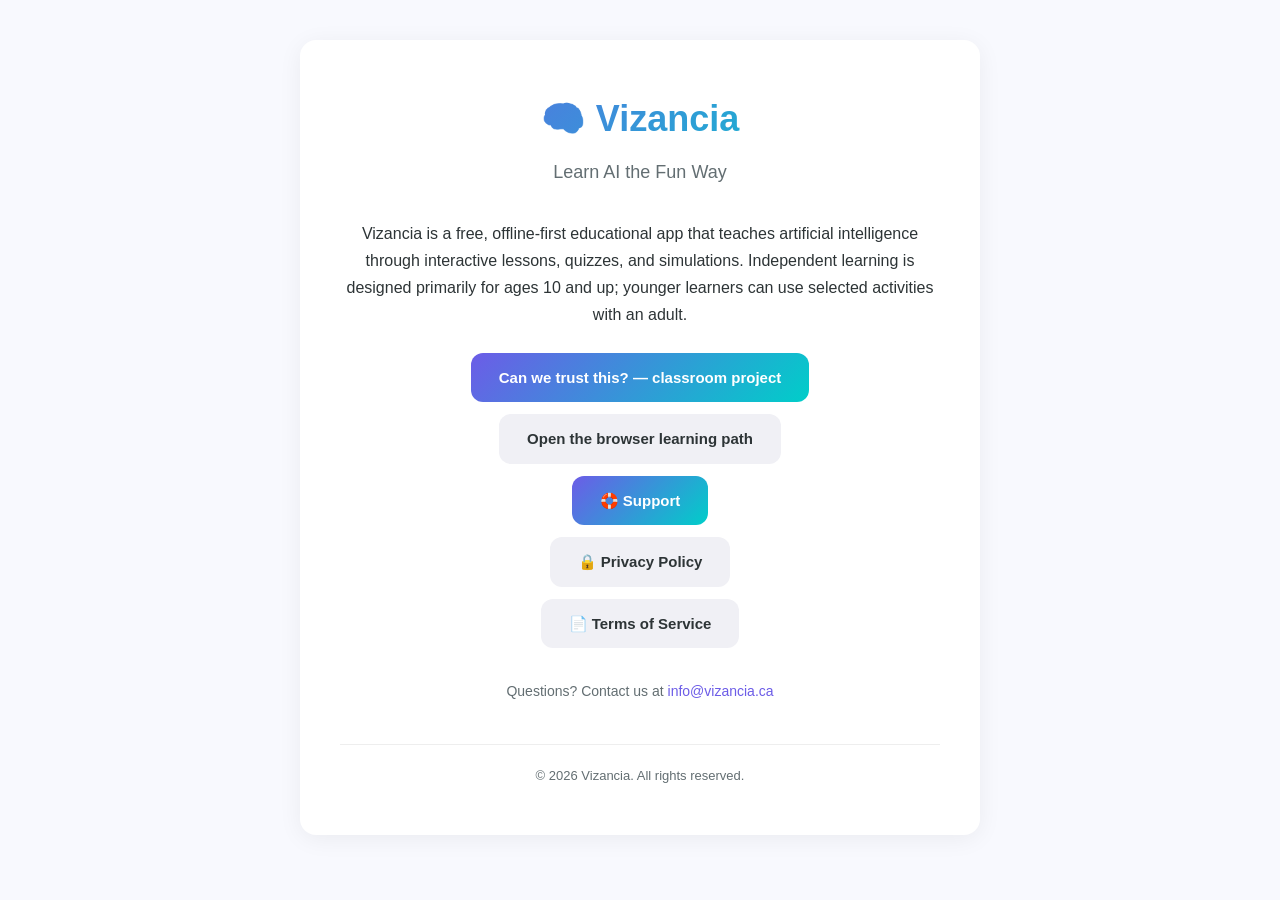
==== VizanciaiOS/index.html @ c2ae2a1d "Update public Vizancia website" ====
<!DOCTYPE html>
<html lang="en">

<head>
    <meta charset="UTF-8">
    <meta name="viewport" content="width=device-width, initial-scale=1.0">
    <title>Vizancia — Learn AI the Fun Way</title>
    <style>
        :root {
            --primary: #6C5CE7;
            --secondary: #00CEC9;
            --bg: #F8F9FE;
            --text: #2D3436;
            --muted: #636E72;
        }

        * {
            margin: 0;
            padding: 0;
            box-sizing: border-box;
        }

        body {
            font-family: -apple-system, BlinkMacSystemFont, 'Segoe UI', Roboto, sans-serif;
            background: var(--bg);
            color: var(--text);
            line-height: 1.7;
            padding: 40px 20px;
        }

        .container {
            max-width: 680px;
            margin: 0 auto;
            background: white;
            border-radius: 16px;
            padding: 48px 40px;
            box-shadow: 0 4px 24px rgba(0, 0, 0, 0.06);
            text-align: center;
        }

        h1 {
            font-size: 36px;
            background: linear-gradient(135deg, var(--primary), var(--secondary));
            -webkit-background-clip: text;
            background-clip: text;
            -webkit-text-fill-color: transparent;
            margin-bottom: 8px;
        }

        .tagline {
            font-size: 18px;
            color: var(--muted);
            margin-bottom: 32px;
        }

        .links {
            display: flex;
            flex-direction: column;
            gap: 12px;
            align-items: center;
            margin-top: 24px;
        }

        .links a {
            display: inline-block;
            padding: 12px 28px;
            border-radius: 12px;
            text-decoration: none;
            font-weight: 600;
            font-size: 15px;
            transition: transform 0.2s, box-shadow 0.2s;
        }

        .links a:hover {
            transform: translateY(-2px);
            box-shadow: 0 6px 20px rgba(0, 0, 0, 0.1);
        }

        .links a.primary {
            background: linear-gradient(135deg, var(--primary), var(--secondary));
            color: white;
        }

        .links a.secondary {
            background: #f0f0f5;
            color: var(--text);
        }

        .contact {
            margin-top: 32px;
            font-size: 14px;
            color: var(--muted);
        }

        .contact a {
            color: var(--primary);
            text-decoration: none;
        }

        footer {
            margin-top: 40px;
            padding-top: 20px;
            border-top: 1px solid #eee;
            font-size: 13px;
            color: var(--muted);
        }
    </style>
</head>

<body>
    <div class="container">
        <h1>🧠 Vizancia</h1>
        <p class="tagline">Learn AI the Fun Way</p>
        <p>Vizancia is a free, offline-first educational app that teaches artificial intelligence through interactive
            lessons, quizzes, and simulations. Independent learning is designed primarily for ages 10 and up; younger
            learners can use selected activities with an adult.</p>

        <div class="links">
            <a href="trust/" class="primary">Can we trust this? — classroom project</a>
            <a href="learn/" class="secondary">Open the browser learning path</a>
            <a href="support.html" class="primary">🛟 Support</a>
            <a href="privacy-policy.html" class="secondary">🔒 Privacy Policy</a>
            <a href="terms-of-service.html" class="secondary">📄 Terms of Service</a>
        </div>

        <p class="contact">Questions? Contact us at <a href="mailto:info@vizancia.ca">info@vizancia.ca</a></p>

        <footer>
            &copy; 2026 Vizancia. All rights reserved.
        </footer>
    </div>
</body>

</html>
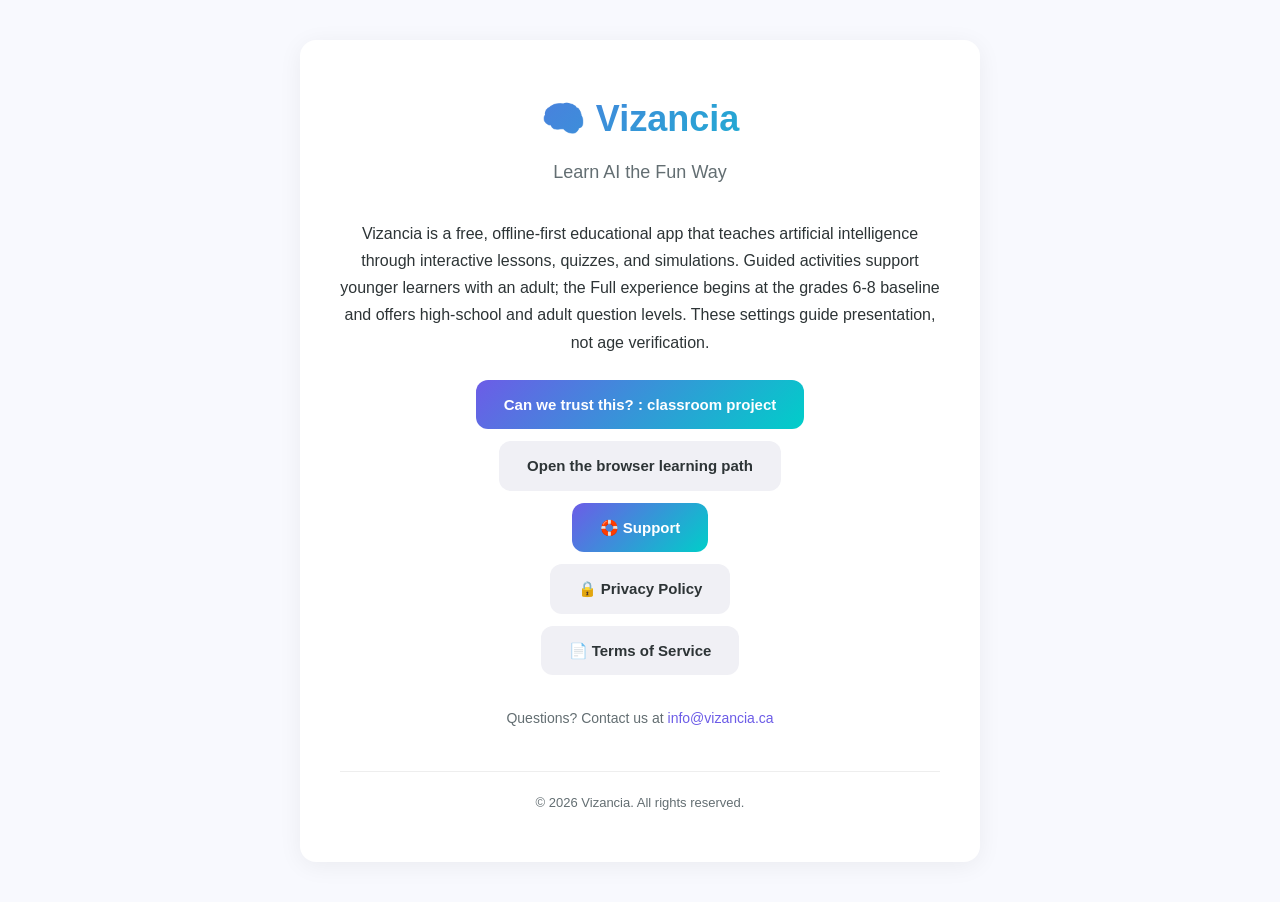
==== commit 9968aedf: "Update public Vizancia website" ====
--- a/VizanciaiOS/index.html
+++ b/VizanciaiOS/index.html
@@ -4,7 +4,7 @@
 <head>
     <meta charset="UTF-8">
     <meta name="viewport" content="width=device-width, initial-scale=1.0">
-    <title>Vizancia — Learn AI the Fun Way</title>
+    <title>Vizancia : Learn AI the Fun Way</title>
     <style>
         :root {
             --primary: #6C5CE7;
@@ -112,11 +112,10 @@
         <h1>🧠 Vizancia</h1>
         <p class="tagline">Learn AI the Fun Way</p>
         <p>Vizancia is a free, offline-first educational app that teaches artificial intelligence through interactive
-            lessons, quizzes, and simulations. Independent learning is designed primarily for ages 10 and up; younger
-            learners can use selected activities with an adult.</p>
+            lessons, quizzes, and simulations. Guided activities support younger learners with an adult; the Full experience begins at the grades 6-8 baseline and offers high-school and adult question levels. These settings guide presentation, not age verification.</p>
 
         <div class="links">
-            <a href="trust/" class="primary">Can we trust this? — classroom project</a>
+            <a href="trust/" class="primary">Can we trust this? : classroom project</a>
             <a href="learn/" class="secondary">Open the browser learning path</a>
             <a href="support.html" class="primary">🛟 Support</a>
             <a href="privacy-policy.html" class="secondary">🔒 Privacy Policy</a>
